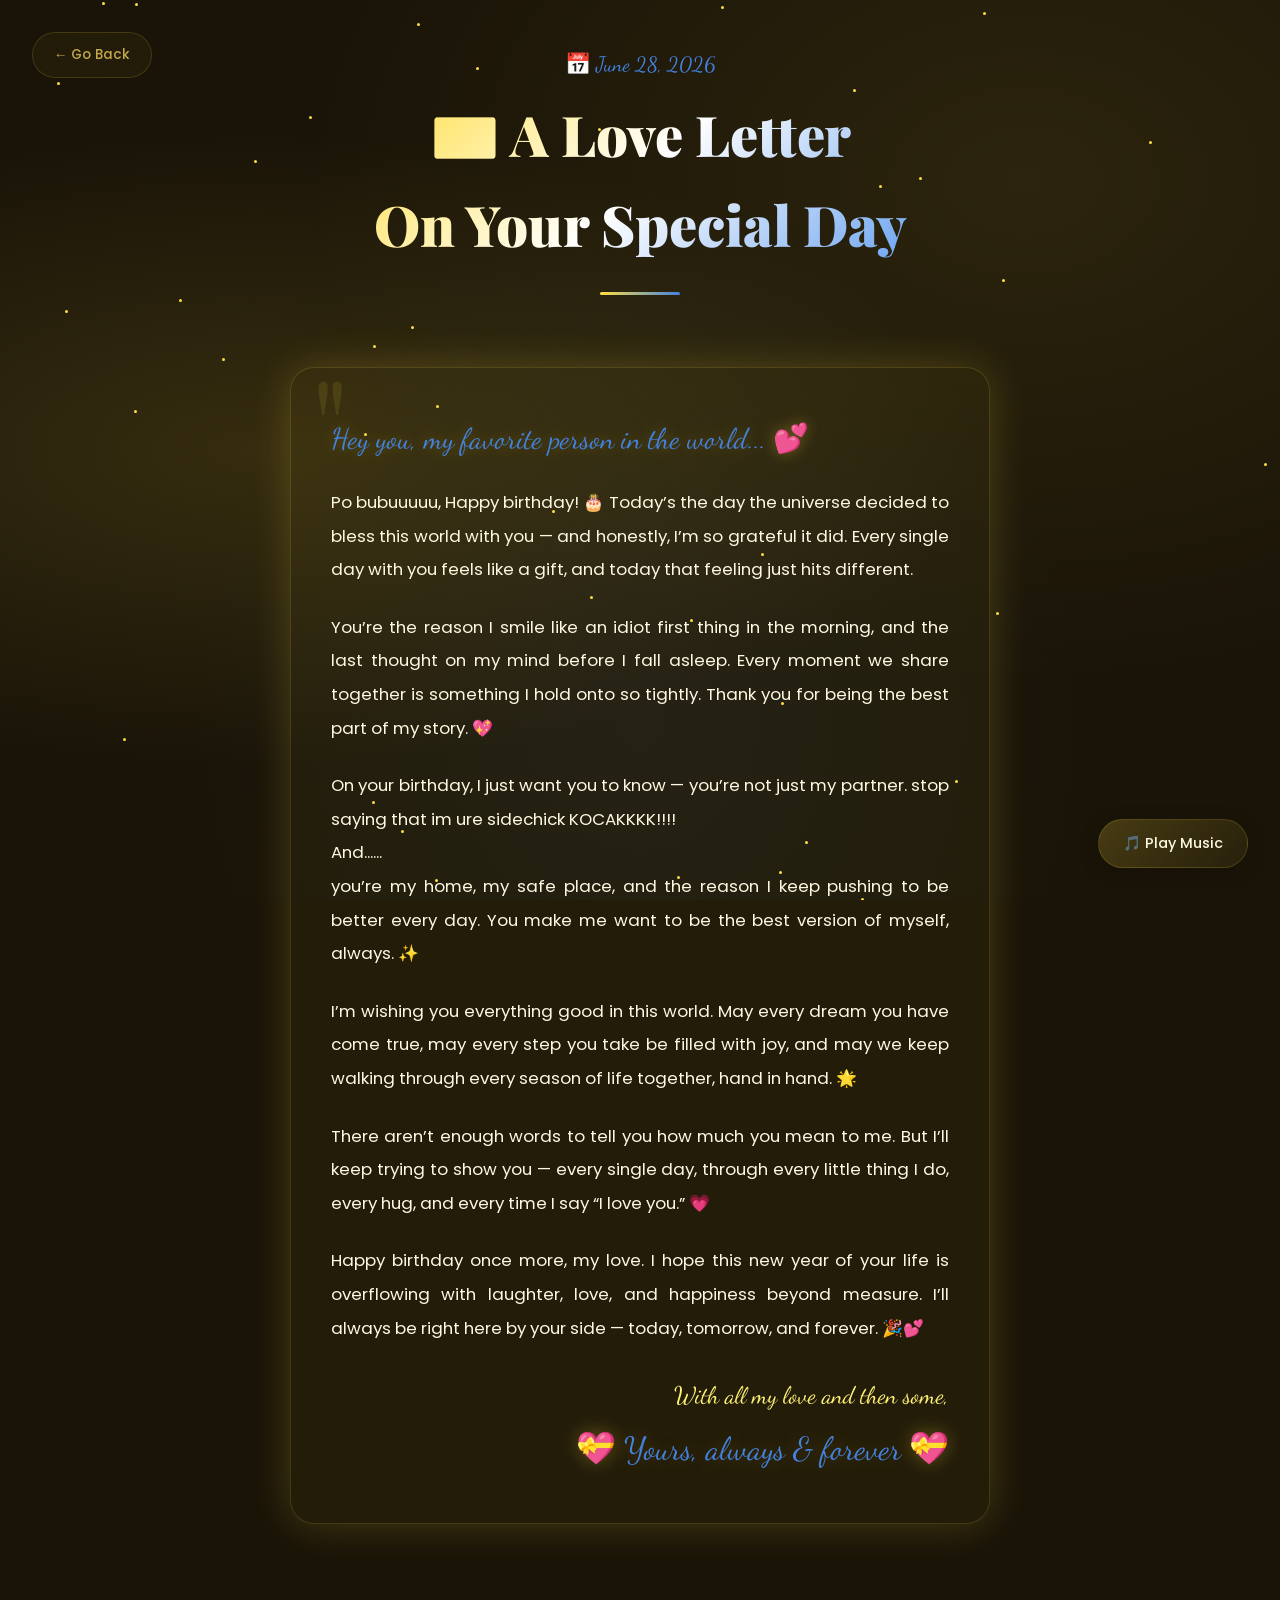
==== letter.html @ b927e9bc "hbd sayangkuuuuu\" ====
<!DOCTYPE html>
<html lang="en">
<head>
  <meta charset="UTF-8">
  <meta name="viewport" content="width=device-width, initial-scale=1.0">
  <meta name="description" content="A special love letter for your birthday. Straight from my heart to yours.">
  <title>💌 Love Letter For You</title>
  <link rel="stylesheet" href="style.css">
</head>
<body>

  <!-- Animated Background -->
  <div class="bg-animated" id="bgAnimated"></div>

  <!-- Back Button -->
  <a href="start-vid.html" class="back-btn" id="backBtn">
    ← Go Back
  </a>

  <!-- Music Controls -->
  <div id="musicControls" class="music-controls">
    <button id="musicToggle" class="music-btn">🎵 Play Music</button>
    <audio id="bgMusic" loop autoplay>
      <source id="musicSource" src="hbd-songs.mp3" type="audio/mpeg">
      Your browser does not support the audio element.
    </audio>
  </div>

  <!-- Main Container -->
  <div class="main-container letter-page page-enter">

    <!-- Letter Header -->
    <div class="letter-header">
      <p class="date">📅 June 28, 2026</p>
      <h1>💌 A Love Letter<br>On Your Special Day</h1>
      <div class="divider"></div>
    </div>

    <!-- Letter Body -->
    <div class="letter-body" id="letterBody">
      <p class="letter-greeting">Hey you, my favorite person in the world... 💕</p>

      <p class="letter-paragraph">
        Po bubuuuuu, Happy birthday! 🎂 Today’s the day the universe decided to bless 
        this world with you — and honestly, I’m so grateful it did. Every single 
        day with you feels like a gift, and today that feeling just hits different.
      </p>

      <p class="letter-paragraph">
        You’re the reason I smile like an idiot first thing in the morning, and the 
        last thought on my mind before I fall asleep. Every moment we share together 
        is something I hold onto so tightly. Thank you for being the best part of 
        my story. 💖
      </p>

      <p class="letter-paragraph">
        On your birthday, I just want you to know — you’re not just my partner. 
        stop saying that im ure sidechick KOCAKKKK!!!! 
        <br>
        And...... 
        <br>you’re my home, my safe place, and the reason I keep pushing to be better 
        every day. You make me want to be the best version of myself, always. ✨
      </p>

      <p class="letter-paragraph">
        I’m wishing you everything good in this world. May every dream you have 
        come true, may every step you take be filled with joy, and may we keep 
        walking through every season of life together, hand in hand. 🌟
      </p>

      <p class="letter-paragraph">
        There aren’t enough words to tell you how much you mean to me. But I’ll 
        keep trying to show you — every single day, through every little thing I do, 
        every hug, and every time I say “I love you.” 💗
      </p>

      <p class="letter-paragraph">
        Happy birthday once more, my love. I hope this new year of your life is 
        overflowing with laughter, love, and happiness beyond measure. I’ll 
        always be right here by your side — today, tomorrow, and forever. 🎉💕
      </p>

      <div class="letter-closing">
        <p>With all my love and then some,</p>
        <p class="signature">💝 Yours, always & forever 💝</p>
      </div>
    </div>

    <!-- Extra spacing at bottom for scroll comfort -->
    <div style="height: 5rem;"></div>

  </div>

  <script>
    // ============================================
    // Background Animations
    // ============================================
    function createParticles() {
      const bg = document.getElementById('bgAnimated');
      const colors = ['#4382DF', '#FFDE42', '#6ba3f0', '#fff176', '#a0b4d4'];

      // Create floating particles
      for (let i = 0; i < 25; i++) {
        const particle = document.createElement('div');
        particle.classList.add('particle');
        const size = Math.random() * 5 + 2;
        particle.style.width = size + 'px';
        particle.style.height = size + 'px';
        particle.style.background = colors[Math.floor(Math.random() * colors.length)];
        particle.style.left = Math.random() * 100 + '%';
        particle.style.animationDuration = (Math.random() * 15 + 10) + 's';
        particle.style.animationDelay = (Math.random() * 10) + 's';
        bg.appendChild(particle);
      }

      // Create floating images
      const images = [
        'little-bubu/1.png',
        'little-bubu/2.png',
        'little-bubu/3.png',
        'little-bubu/4.png',
        'little-bubu/5.png',
        'little-bubu/6.png',
        'little-bubu/7.png',
        'little-bubu/8.png',
        'little-bubu/9.png',
        'little-bubu/10.png',
        'little-bubu/11.png',
        'little-bubu/12.png',
        'little-bubu/13.png',
        'little-bubu/14.png',
        'little-bubu/15.png',
        'little-bubu/16.png',
      ];
      for (let i = 0; i < 12; i++) {
        const floatEl = document.createElement('div');
        floatEl.classList.add('heart-float');
        const img = document.createElement('img');
        img.src = images[Math.floor(Math.random() * images.length)];
        img.alt = 'floating decoration';
        floatEl.appendChild(img);
        const size = (Math.random() * 35 + 25); // 25px - 60px
        floatEl.style.width = size + 'px';
        floatEl.style.height = size + 'px';
        floatEl.style.left = Math.random() * 100 + '%';
        floatEl.style.animationDuration = (Math.random() * 12 + 8) + 's';
        floatEl.style.animationDelay = (Math.random() * 8) + 's';
        bg.appendChild(floatEl);
      }

      // Create twinkling stars
      for (let i = 0; i < 40; i++) {
        const star = document.createElement('div');
        star.classList.add('star');
        star.style.left = Math.random() * 100 + '%';
        star.style.top = Math.random() * 100 + '%';
        star.style.animationDuration = (Math.random() * 3 + 2) + 's';
        star.style.animationDelay = (Math.random() * 3) + 's';
        bg.appendChild(star);
      }
    }

    // ============================================
    // Music Controls
    // ============================================
    const musicToggle = document.getElementById('musicToggle');
    const bgMusic = document.getElementById('bgMusic');
    let isPlaying = false;

    musicToggle.addEventListener('click', function() {
      if (isPlaying) {
        bgMusic.pause();
        musicToggle.textContent = '🎵 Play Music';
        musicToggle.classList.remove('playing');
        isPlaying = false;
      } else {
        bgMusic.play().then(() => {
          musicToggle.textContent = '🎶 Pause Music';
          musicToggle.classList.add('playing');
          isPlaying = true;
        }).catch(err => {
          console.log('Audio play failed:', err);
          musicToggle.textContent = '🎵 Click to Play';
        });
      }
    });

    // ============================================
    // Scroll Reveal Animation
    // ============================================
    function observeLetterParagraphs() {
      const paragraphs = document.querySelectorAll('.letter-paragraph');
      
      const observer = new IntersectionObserver((entries) => {
        entries.forEach(entry => {
          if (entry.isIntersecting) {
            entry.target.style.animationPlayState = 'running';
          }
        });
      }, { threshold: 0.2 });

      paragraphs.forEach(p => {
        p.style.animationPlayState = 'paused';
        observer.observe(p);
      });
    }

    // ============================================
    // Sparkle effect on click
    // ============================================
    document.addEventListener('click', function(e) {
      const sparkles = ['✨', '💖', '⭐', '💛', '💙'];
      for (let i = 0; i < 5; i++) {
        const sparkle = document.createElement('div');
        sparkle.style.position = 'fixed';
        sparkle.style.left = (e.clientX + (Math.random() - 0.5) * 60) + 'px';
        sparkle.style.top = (e.clientY + (Math.random() - 0.5) * 60) + 'px';
        sparkle.style.fontSize = (Math.random() * 1 + 0.5) + 'rem';
        sparkle.style.pointerEvents = 'none';
        sparkle.style.zIndex = '9999';
        sparkle.style.transition = 'all 1s ease-out';
        sparkle.style.opacity = '1';
        sparkle.textContent = sparkles[Math.floor(Math.random() * sparkles.length)];
        document.body.appendChild(sparkle);

        requestAnimationFrame(() => {
          sparkle.style.transform = `translateY(-${Math.random() * 80 + 40}px) scale(0)`;
          sparkle.style.opacity = '0';
        });

        setTimeout(() => sparkle.remove(), 1000);
      }
    });

    // ============================================
    // Initialize
    // ============================================
    document.addEventListener('DOMContentLoaded', function() {
      createParticles();
      observeLetterParagraphs();

      // Attempt to auto-play music and update UI
      bgMusic.play().then(() => {
        musicToggle.textContent = '🎶 Pause Music';
        musicToggle.classList.add('playing');
        isPlaying = true;
      }).catch(err => {
        // Auto-play was prevented by the browser. 
        // User must interact first.
        console.log('Auto-play prevented by browser:', err);
      });
    });
  </script>

</body>
</html>
---- style.css ----
/* ============================================
   Birthday Website - Global Styles
   Theme: #4382DF (Blue) & #FFDE42 (Yellow)
   ============================================ */

@import url('https://fonts.googleapis.com/css2?family=Playfair+Display:ital,wght@0,400;0,700;0,900;1,400;1,700&family=Poppins:wght@300;400;500;600;700&family=Dancing+Script:wght@400;500;600;700&display=swap');

/* ---- CSS Variables ---- */
:root {
  --primary: #FFDE42;
  --primary-dark: #e6c730;
  --primary-light: #fff176;
  --accent: #4382DF;
  --accent-dark: #2a5eb0;
  --accent-light: #6ba3f0;
  --bg-dark: #1a1408;
  --bg-card: rgba(255, 222, 66, 0.08);
  --text-light: #fff8e1;
  --text-muted: #c4a84d;
  --glass-bg: rgba(255, 222, 66, 0.04);
  --glass-border: rgba(255, 222, 66, 0.15);
  --shadow-glow: 0 0 40px rgba(255, 222, 66, 0.2);
}

/* ---- Reset & Base ---- */
*, *::before, *::after {
  margin: 0;
  padding: 0;
  box-sizing: border-box;
}

html {
  scroll-behavior: smooth;
}

body {
  font-family: 'Poppins', sans-serif;
  background: var(--bg-dark);
  color: var(--text-light);
  min-height: 100vh;
  overflow-x: hidden;
  line-height: 1.6;
}

/* ---- Animated Background ---- */
.bg-animated {
  position: fixed;
  top: 0;
  left: 0;
  width: 100%;
  height: 100%;
  z-index: 0;
  overflow: hidden;
  background: radial-gradient(ellipse at 20% 50%, rgba(255, 222, 66, 0.12) 0%, transparent 50%),
              radial-gradient(ellipse at 80% 20%, rgba(255, 222, 66, 0.08) 0%, transparent 50%),
              radial-gradient(ellipse at 50% 80%, rgba(67, 130, 223, 0.06) 0%, transparent 50%),
              var(--bg-dark);
}

/* Floating particles */
.particle {
  position: absolute;
  border-radius: 50%;
  pointer-events: none;
  animation: floatParticle linear infinite;
  opacity: 0;
}

@keyframes floatParticle {
  0% {
    transform: translateY(100vh) rotate(0deg) scale(0);
    opacity: 0;
  }
  10% {
    opacity: 1;
  }
  90% {
    opacity: 1;
  }
  100% {
    transform: translateY(-20vh) rotate(720deg) scale(1);
    opacity: 0;
  }
}

/* Floating images */
.heart-float {
  position: absolute;
  pointer-events: none;
  animation: heartRise linear infinite;
  opacity: 0;
  z-index: 1;
}

.heart-float img {
  width: 100%;
  height: 100%;
  object-fit: contain;
  filter: drop-shadow(0 0 6px rgba(255, 222, 66, 0.3));
}

@keyframes heartRise {
  0% {
    transform: translateY(100vh) translateX(0) scale(0.5) rotate(0deg);
    opacity: 0;
  }
  15% {
    opacity: 0.8;
  }
  50% {
    transform: translateY(50vh) translateX(30px) scale(1) rotate(15deg);
  }
  85% {
    opacity: 0.8;
  }
  100% {
    transform: translateY(-10vh) translateX(-20px) scale(0.3) rotate(-15deg);
    opacity: 0;
  }
}

/* Stars twinkling */
.star {
  position: absolute;
  width: 3px;
  height: 3px;
  background: var(--primary);
  border-radius: 50%;
  animation: twinkle ease-in-out infinite;
}

@keyframes twinkle {
  0%, 100% { opacity: 0.2; transform: scale(1); }
  50% { opacity: 1; transform: scale(1.5); box-shadow: 0 0 6px var(--primary); }
}

/* ---- Main Container ---- */
.main-container {
  position: relative;
  z-index: 2;
  min-height: 100vh;
  display: flex;
  flex-direction: column;
  align-items: center;
  justify-content: center;
  padding: 2rem 1rem;
}

/* ---- Title Styles ---- */
.title-section {
  text-align: center;
  margin-bottom: 2rem;
  animation: fadeInDown 1s ease-out;
}

.title-section .subtitle {
  font-family: 'Dancing Script', cursive;
  font-size: 1.5rem;
  color: var(--accent);
  margin-bottom: 0.5rem;
  text-shadow: 0 0 20px rgba(255, 222, 66, 0.4);
  animation: shimmer 3s ease-in-out infinite;
}

.title-section h1 {
  font-family: 'Playfair Display', serif;
  font-size: clamp(2.5rem, 6vw, 4.5rem);
  font-weight: 900;
  background: linear-gradient(135deg, #FFDE42 0%, #fff176 30%, #fff 50%, #6ba3f0 70%, #4382DF 100%);
  background-size: 200% auto;
  -webkit-background-clip: text;
  -webkit-text-fill-color: transparent;
  background-clip: text;
  animation: textShine 4s linear infinite;
  line-height: 1.2;
  letter-spacing: -1px;
}

.title-section .emoji-line {
  font-size: 2rem;
  margin-top: 0.5rem;
  animation: bounceIn 1.5s ease-out 0.5s both;
}

@keyframes textShine {
  0% { background-position: 0% center; }
  100% { background-position: 200% center; }
}

@keyframes shimmer {
  0%, 100% { opacity: 0.8; }
  50% { opacity: 1; text-shadow: 0 0 30px rgba(255, 222, 66, 0.6); }
}

@keyframes fadeInDown {
  from { opacity: 0; transform: translateY(-30px); }
  to { opacity: 1; transform: translateY(0); }
}

@keyframes bounceIn {
  0% { opacity: 0; transform: scale(0.3); }
  50% { transform: scale(1.1); }
  70% { transform: scale(0.9); }
  100% { opacity: 1; transform: scale(1); }
}

/* ---- Glass Card ---- */
.glass-card {
  background: var(--glass-bg);
  backdrop-filter: blur(20px);
  -webkit-backdrop-filter: blur(20px);
  border: 1px solid var(--glass-border);
  border-radius: 24px;
  padding: 2.5rem;
  box-shadow: var(--shadow-glow),
              inset 0 1px 0 rgba(255, 255, 255, 0.08);
  max-width: 700px;
  width: 100%;
  animation: cardAppear 1s ease-out 0.3s both;
  position: relative;
  overflow: hidden;
}

.glass-card::before {
  content: '';
  position: absolute;
  top: -50%;
  left: -50%;
  width: 200%;
  height: 200%;
  background: radial-gradient(circle, rgba(255, 222, 66, 0.05) 0%, transparent 60%);
  animation: rotateGlow 15s linear infinite;
  pointer-events: none;
}

@keyframes rotateGlow {
  from { transform: rotate(0deg); }
  to { transform: rotate(360deg); }
}

@keyframes cardAppear {
  from { opacity: 0; transform: translateY(40px) scale(0.95); }
  to { opacity: 1; transform: translateY(0) scale(1); }
}

/* ---- Video Container ---- */
.video-wrapper {
  position: relative;
  width: 100%;
  border-radius: 16px;
  overflow: hidden;
  box-shadow: 0 8px 32px rgba(0, 0, 0, 0.3);
  margin-bottom: 1.5rem;
}

.video-wrapper iframe {
  display: block;
  border-radius: 16px;
}

.video-label {
  text-align: center;
  margin-top: 1rem;
  font-family: 'Dancing Script', cursive;
  font-size: 1.2rem;
  color: var(--text-muted);
}

/* ---- Buttons ---- */
.btn-primary {
  display: inline-flex;
  align-items: center;
  gap: 0.5rem;
  padding: 1rem 2.5rem;
  font-family: 'Poppins', sans-serif;
  font-size: 1.1rem;
  font-weight: 600;
  color: var(--bg-dark);
  background: linear-gradient(135deg, #FFDE42 0%, #fff176 50%, #FFDE42 100%);
  background-size: 200% auto;
  border: none;
  border-radius: 50px;
  cursor: pointer;
  text-decoration: none;
  transition: all 0.4s ease;
  box-shadow: 0 4px 20px rgba(255, 222, 66, 0.3),
              0 0 0 0 rgba(255, 222, 66, 0.4);
  position: relative;
  overflow: hidden;
}

.btn-primary::before {
  content: '';
  position: absolute;
  top: 0;
  left: -100%;
  width: 100%;
  height: 100%;
  background: linear-gradient(90deg, transparent, rgba(255, 255, 255, 0.3), transparent);
  transition: left 0.6s ease;
}

.btn-primary:hover {
  background-position: right center;
  transform: translateY(-3px);
  box-shadow: 0 8px 30px rgba(255, 222, 66, 0.5),
              0 0 0 4px rgba(255, 222, 66, 0.15);
}

.btn-primary:hover::before {
  left: 100%;
}

.btn-primary:active {
  transform: translateY(-1px);
}

.btn-secondary {
  display: inline-flex;
  align-items: center;
  gap: 0.5rem;
  padding: 0.8rem 2rem;
  font-family: 'Poppins', sans-serif;
  font-size: 1rem;
  font-weight: 500;
  color: var(--primary-light);
  background: transparent;
  border: 2px solid var(--primary);
  border-radius: 50px;
  cursor: pointer;
  text-decoration: none;
  transition: all 0.3s ease;
}

.btn-secondary:hover {
  background: rgba(255, 222, 66, 0.1);
  border-color: var(--primary-light);
  transform: translateY(-2px);
  box-shadow: 0 4px 20px rgba(255, 222, 66, 0.2);
}

/* ---- Popup Overlay ---- */
.popup-overlay {
  position: fixed;
  top: 0;
  left: 0;
  width: 100%;
  height: 100%;
  background: rgba(10, 22, 40, 0.85);
  backdrop-filter: blur(10px);
  display: flex;
  align-items: center;
  justify-content: center;
  z-index: 1000;
  opacity: 0;
  visibility: hidden;
  transition: all 0.5s ease;
}

.popup-overlay.active {
  opacity: 1;
  visibility: visible;
}

.popup-content {
  background: linear-gradient(135deg, rgba(255, 222, 66, 0.1) 0%, rgba(67, 130, 223, 0.06) 100%);
  backdrop-filter: blur(30px);
  border: 1px solid rgba(255, 222, 66, 0.2);
  border-radius: 30px;
  padding: 3rem 2.5rem;
  text-align: center;
  max-width: 450px;
  width: 90%;
  transform: scale(0.8) translateY(20px);
  transition: all 0.5s cubic-bezier(0.34, 1.56, 0.64, 1);
  box-shadow: 0 20px 60px rgba(0, 0, 0, 0.4),
              0 0 80px rgba(255, 222, 66, 0.1);
}

.popup-overlay.active .popup-content {
  transform: scale(1) translateY(0);
}

.popup-emoji {
  font-size: 4rem;
  margin-bottom: 1rem;
  animation: pulse 2s ease-in-out infinite;
}

@keyframes pulse {
  0%, 100% { transform: scale(1); }
  50% { transform: scale(1.1); }
}

.popup-title {
  font-family: 'Playfair Display', serif;
  font-size: 1.8rem;
  font-weight: 700;
  margin-bottom: 0.5rem;
  background: linear-gradient(to right, #FFDE42, #fff176);
  -webkit-background-clip: text;
  -webkit-text-fill-color: transparent;
  background-clip: text;
}

.popup-text {
  font-size: 1rem;
  color: var(--text-muted);
  margin-bottom: 2rem;
  line-height: 1.8;
}

.popup-buttons {
  display: flex;
  flex-direction: column;
  gap: 1rem;
  align-items: center;
}

/* ---- Love Letter Page ---- */
.letter-page {
  padding: 3rem 1rem;
}

.letter-header {
  text-align: center;
  margin-bottom: 3rem;
  animation: fadeInDown 1s ease-out;
}

.letter-header .date {
  font-family: 'Dancing Script', cursive;
  font-size: 1.3rem;
  color: var(--accent);
  margin-bottom: 0.5rem;
}

.letter-header h1 {
  font-family: 'Playfair Display', serif;
  font-size: clamp(2rem, 5vw, 3.5rem);
  font-weight: 900;
  background: linear-gradient(135deg, #FFDE42 0%, #fff 50%, #6ba3f0 100%);
  -webkit-background-clip: text;
  -webkit-text-fill-color: transparent;
  background-clip: text;
}

.letter-header .divider {
  width: 80px;
  height: 3px;
  background: linear-gradient(to right, var(--primary), var(--accent));
  margin: 1.5rem auto;
  border-radius: 2px;
}

.letter-body {
  max-width: 700px;
  margin: 0 auto;
  background: var(--glass-bg);
  backdrop-filter: blur(20px);
  border: 1px solid var(--glass-border);
  border-radius: 24px;
  padding: 3rem 2.5rem;
  box-shadow: var(--shadow-glow);
  animation: cardAppear 1s ease-out 0.3s both;
  position: relative;
}

.letter-body::before {
  content: '"';
  position: absolute;
  top: -10px;
  left: 20px;
  font-family: 'Playfair Display', serif;
  font-size: 8rem;
  color: rgba(255, 222, 66, 0.1);
  line-height: 1;
  pointer-events: none;
}

.letter-greeting {
  font-family: 'Dancing Script', cursive;
  font-size: 1.8rem;
  color: var(--accent);
  margin-bottom: 1.5rem;
  text-shadow: 0 0 15px rgba(255, 222, 66, 0.3);
}

.letter-paragraph {
  font-size: 1.05rem;
  line-height: 2;
  color: var(--text-light);
  margin-bottom: 1.5rem;
  text-align: justify;
  opacity: 0;
  transform: translateY(20px);
  animation: fadeUp 0.8s ease-out forwards;
}

.letter-paragraph:nth-child(2) { animation-delay: 0.2s; }
.letter-paragraph:nth-child(3) { animation-delay: 0.4s; }
.letter-paragraph:nth-child(4) { animation-delay: 0.6s; }
.letter-paragraph:nth-child(5) { animation-delay: 0.8s; }
.letter-paragraph:nth-child(6) { animation-delay: 1s; }
.letter-paragraph:nth-child(7) { animation-delay: 1.2s; }

@keyframes fadeUp {
  to { opacity: 1; transform: translateY(0); }
}

.letter-closing {
  margin-top: 2rem;
  text-align: right;
  font-family: 'Dancing Script', cursive;
  font-size: 1.5rem;
  color: var(--primary-light);
}

.letter-closing .signature {
  font-size: 2rem;
  color: var(--accent);
  margin-top: 0.5rem;
  text-shadow: 0 0 20px rgba(255, 222, 66, 0.3);
}

/* ---- Music Controls ---- */
.music-controls {
  position: fixed;
  bottom: 2rem;
  right: 2rem;
  z-index: 100;
  animation: fadeInUp 1s ease-out 1.5s both;
}

.music-btn {
  display: flex;
  align-items: center;
  gap: 0.5rem;
  padding: 0.8rem 1.5rem;
  font-family: 'Poppins', sans-serif;
  font-size: 0.9rem;
  font-weight: 500;
  color: var(--text-light);
  background: linear-gradient(135deg, rgba(255, 222, 66, 0.2), rgba(255, 222, 66, 0.06));
  backdrop-filter: blur(20px);
  border: 1px solid var(--glass-border);
  border-radius: 50px;
  cursor: pointer;
  transition: all 0.3s ease;
  box-shadow: 0 4px 20px rgba(0, 0, 0, 0.2);
}

.music-btn:hover {
  background: linear-gradient(135deg, rgba(255, 222, 66, 0.35), rgba(255, 222, 66, 0.1));
  transform: translateY(-2px);
  box-shadow: 0 6px 25px rgba(255, 222, 66, 0.2);
}

.music-btn.playing {
  background: linear-gradient(135deg, rgba(255, 222, 66, 0.3), rgba(67, 130, 223, 0.2));
  border-color: rgba(255, 222, 66, 0.3);
  animation: musicPulse 2s ease-in-out infinite;
}

@keyframes musicPulse {
  0%, 100% { box-shadow: 0 4px 20px rgba(255, 222, 66, 0.2); }
  50% { box-shadow: 0 4px 30px rgba(255, 222, 66, 0.4); }
}

@keyframes fadeInUp {
  from { opacity: 0; transform: translateY(20px); }
  to { opacity: 1; transform: translateY(0); }
}

/* ---- Back Button ---- */
.back-btn {
  position: fixed;
  top: 2rem;
  left: 2rem;
  z-index: 100;
  display: flex;
  align-items: center;
  gap: 0.5rem;
  padding: 0.7rem 1.3rem;
  font-family: 'Poppins', sans-serif;
  font-size: 0.85rem;
  font-weight: 500;
  color: var(--text-muted);
  background: var(--glass-bg);
  backdrop-filter: blur(20px);
  border: 1px solid var(--glass-border);
  border-radius: 50px;
  cursor: pointer;
  text-decoration: none;
  transition: all 0.3s ease;
}

.back-btn:hover {
  color: var(--text-light);
  background: rgba(255, 222, 66, 0.1);
  border-color: var(--primary);
  transform: translateX(-3px);
}

/* ---- Confetti ---- */
.confetti-piece {
  position: fixed;
  width: 10px;
  height: 10px;
  top: -20px;
  z-index: 999;
  animation: confettiFall linear forwards;
  pointer-events: none;
}

@keyframes confettiFall {
  0% {
    transform: translateY(0) rotate(0deg) scale(1);
    opacity: 1;
  }
  100% {
    transform: translateY(100vh) rotate(720deg) scale(0.5);
    opacity: 0;
  }
}

/* ---- Responsive ---- */
@media (max-width: 768px) {
  .glass-card {
    padding: 1.5rem;
    border-radius: 20px;
  }

  .letter-body {
    padding: 2rem 1.5rem;
  }

  .popup-content {
    padding: 2rem 1.5rem;
    margin: 1rem;
  }

  .music-controls {
    bottom: 1rem;
    right: 1rem;
  }

  .back-btn {
    top: 1rem;
    left: 1rem;
  }

  .title-section .emoji-line {
    font-size: 1.5rem;
  }
}

@media (max-width: 480px) {
  .title-section .subtitle {
    font-size: 1.2rem;
  }

  .btn-primary {
    padding: 0.8rem 2rem;
    font-size: 1rem;
  }

  .letter-greeting {
    font-size: 1.4rem;
  }

  .letter-paragraph {
    font-size: 0.95rem;
  }
}

/* ---- Page Transition ---- */
.page-enter {
  animation: pageSlideIn 0.8s cubic-bezier(0.25, 0.46, 0.45, 0.94) both;
}

@keyframes pageSlideIn {
  from {
    opacity: 0;
    transform: translateX(30px);
  }
  to {
    opacity: 1;
    transform: translateX(0);
  }
}

/* Scrollbar */
::-webkit-scrollbar {
  width: 6px;
}

::-webkit-scrollbar-track {
  background: var(--bg-dark);
}

::-webkit-scrollbar-thumb {
  background: rgba(255, 222, 66, 0.4);
  border-radius: 3px;
}

::-webkit-scrollbar-thumb:hover {
  background: rgba(255, 222, 66, 0.6);
}
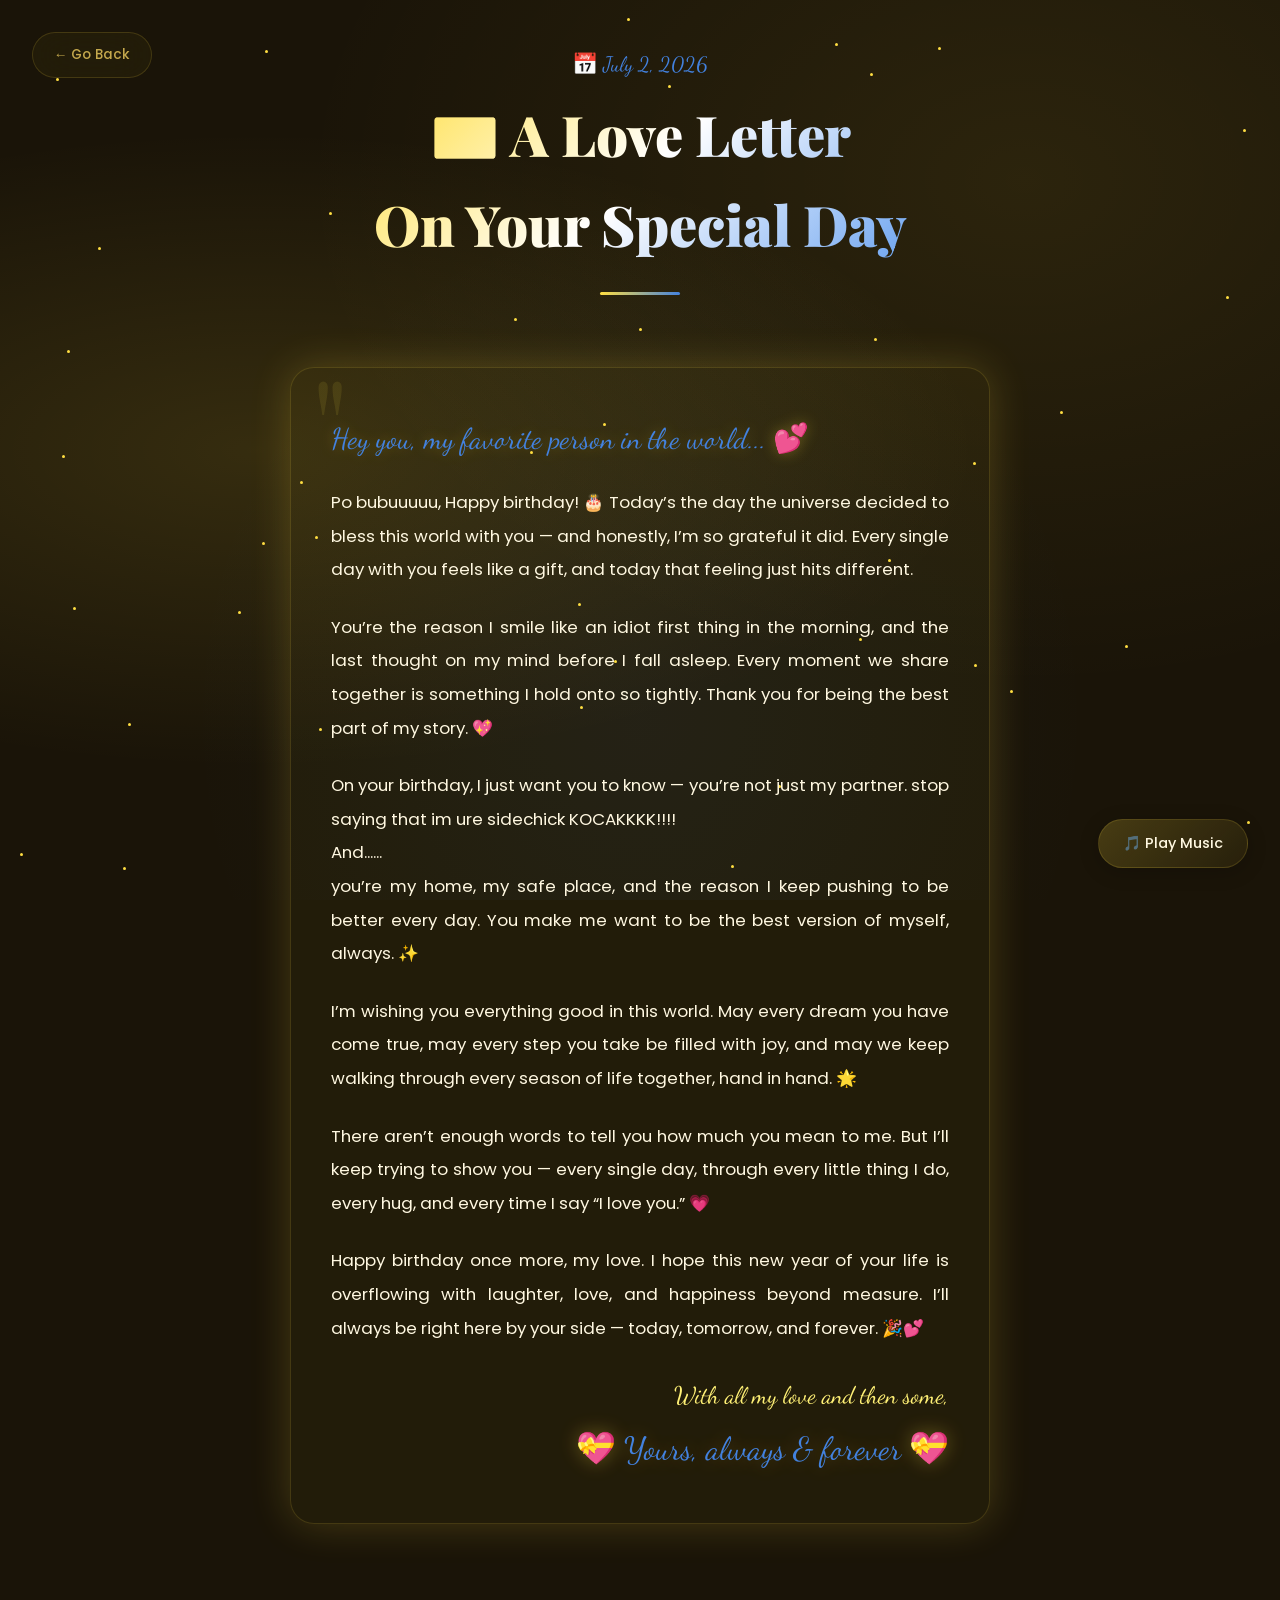
==== commit 8b0729ff: "hbd changing date" ====
--- a/letter.html
+++ b/letter.html
@@ -31,7 +31,7 @@
 
     <!-- Letter Header -->
     <div class="letter-header">
-      <p class="date">📅 June 28, 2026</p>
+      <p class="date">📅 July 2, 2026</p>
       <h1>💌 A Love Letter<br>On Your Special Day</h1>
       <div class="divider"></div>
     </div>
